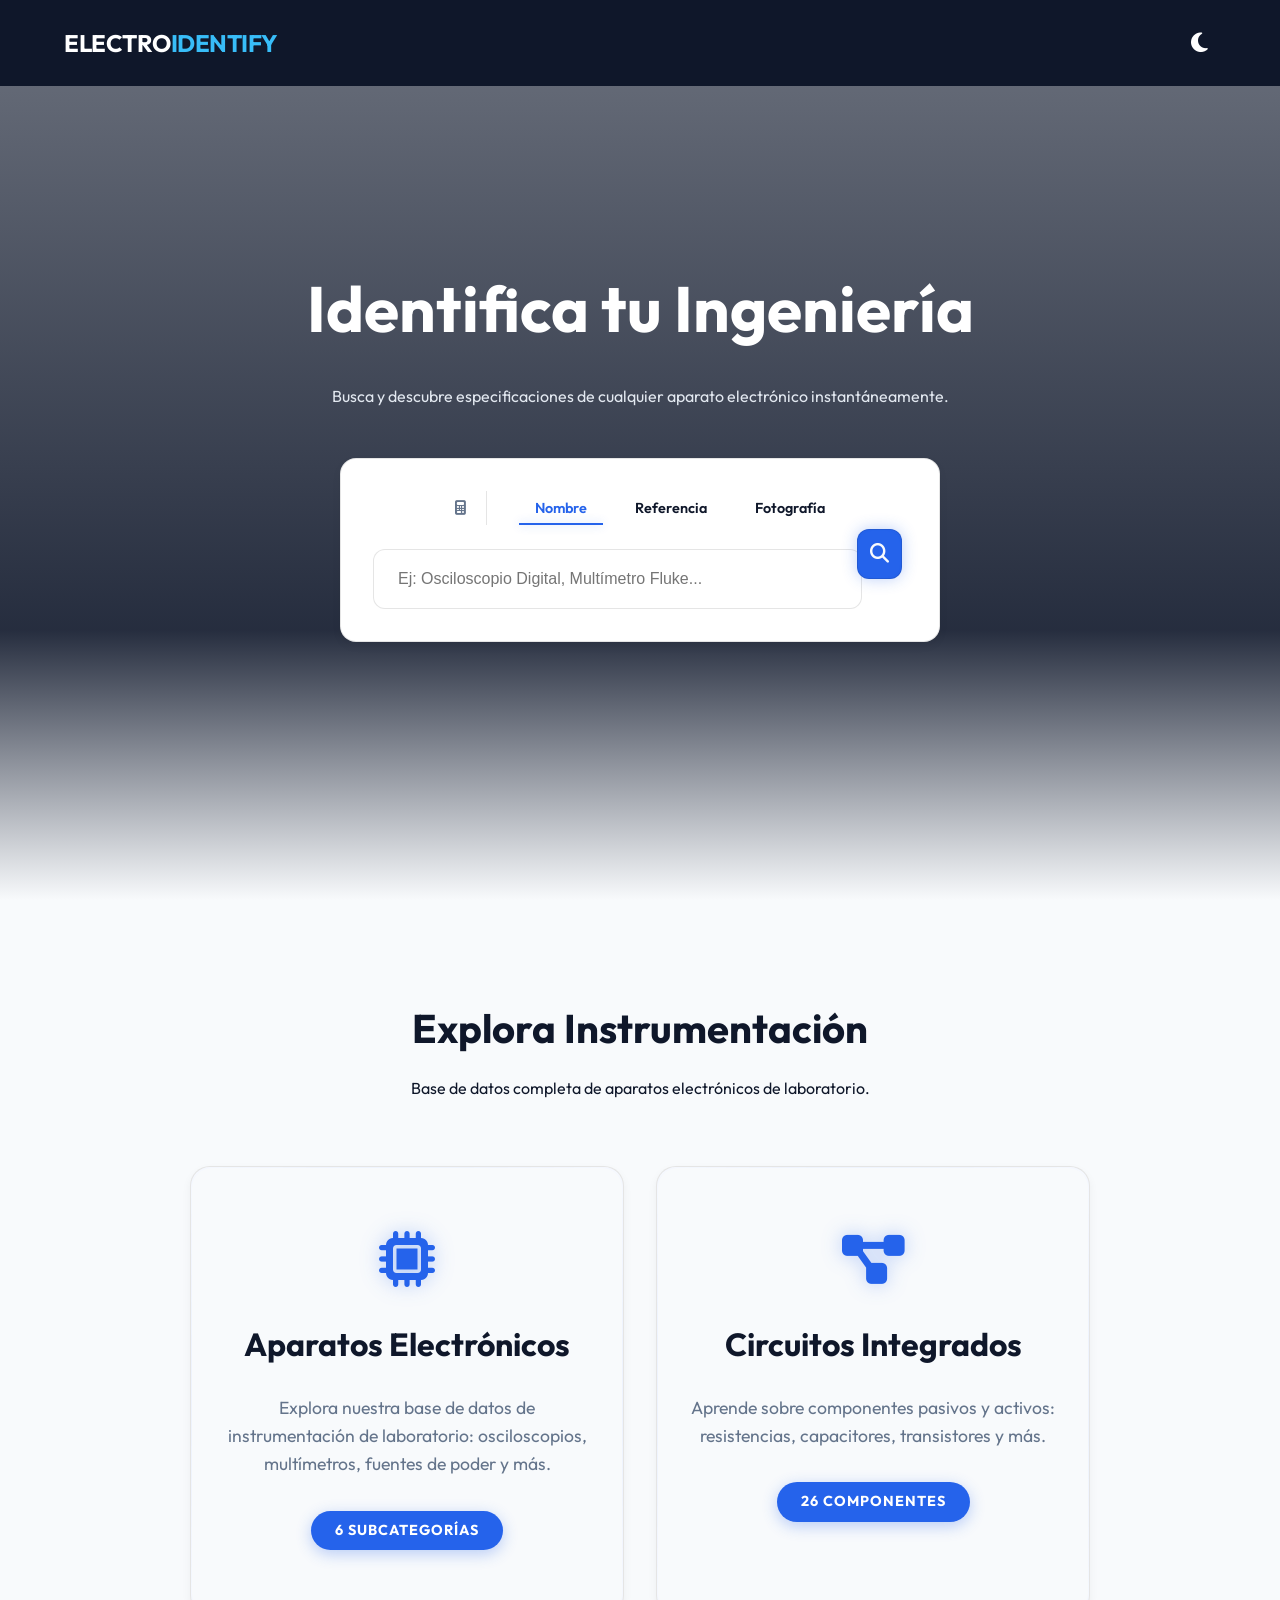
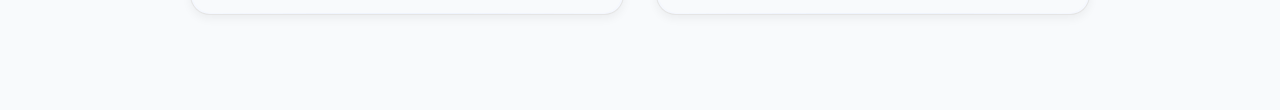
==== index.html @ 7d452703 "Add files via upload" ====
<!DOCTYPE html>
<html lang="es">

<head>
    <meta charset="UTF-8">
    <meta name="viewport" content="width=device-width, initial-scale=1.0">
    <meta http-equiv="Cache-Control" content="no-cache, no-store, must-revalidate">
    <meta http-equiv="Pragma" content="no-cache">
    <meta http-equiv="Expires" content="0">
    <title>ElectroIdentify | Búsqueda de Aparatos Electrónicos</title>
    <link rel="stylesheet" href="index.css?v=3.0.0">
    <link rel="stylesheet" href="https://cdnjs.cloudflare.com/ajax/libs/font-awesome/6.4.0/css/all.min.css">
    <script src="https://cdn.jsdelivr.net/npm/tesseract.js@5/dist/tesseract.min.js"></script>
    <!-- Librerías de IA para visión computacional -->
    <script src="https://cdn.jsdelivr.net/npm/@tensorflow/tfjs"></script>
    <script src="https://cdn.jsdelivr.net/npm/@tensorflow-models/mobilenet"></script>
</head>

<body>
    <div id="landing-page">
        <header id="header">
            <div class="logo">ELECTRO<span>IDENTIFY</span></div>
            <nav>
                <button id="theme-toggle" class="theme-toggle" aria-label="Cambiar tema">
                    <i class="fas fa-moon"></i>
                </button>
            </nav>
        </header>

        <main>
            <section class="hero">
                <div class="hero-bg">
                    <img src="https://images.unsplash.com/photo-1518770660439-4636190af475?q=80&w=2670&auto=format&fit=crop"
                        alt="Laboratorio de Electrónica">
                </div>
                <div class="hero-content">
                    <h1 class="animate" style="animation-delay: 0.2s">Identifica tu Ingeniería</h1>
                    <p class="hero-subtitle animate" style="animation-delay: 0.4s">
                        Busca y descubre especificaciones de cualquier aparato electrónico instantáneamente.
                    </p>

                    <div class="search-container glass animate" style="animation-delay: 0.6s">
                        <div class="search-tabs">
                            <button class="tab-btn calc-tab-trigger" id="nav-calculators"
                                data-tooltip="Calculadoras de ingeniería: Ley de Ohm y Código de Colores">
                                <i class="fas fa-calculator"></i>
                            </button>
                            <button class="tab-btn active" data-tab="name">Nombre</button>
                            <button class="tab-btn" data-tab="ref">Referencia</button>
                            <button class="tab-btn" data-tab="photo">Fotografía</button>
                        </div>

                        <div class="search-input-wrapper" id="search-by-text">
                            <input type="text" placeholder="Ej: Osciloscopio Digital, Multímetro Fluke..."
                                id="main-search">
                            <button class="search-btn neon-border fast" id="search-trigger">
                                <i class="fas fa-search"></i>
                            </button>
                        </div>

                        <div class="photo-input-wrapper" id="search-by-photo" style="display: none;">
                            <div class="mobile-camera-ui" id="mobile-camera-section" style="display: none;">
                                <div class="camera-visor glass neon-border">
                                    <video id="video-feed" autoplay playsinline></video>
                                    <div class="scan-line"></div>
                                    <div id="camera-status-overlay" class="camera-overlay hidden">
                                        <div class="loader"></div>
                                        <p id="camera-status-text">Analizando...</p>
                                    </div>
                                    <div class="visor-corners"></div>
                                </div>
                                <div class="camera-controls">
                                    <button class="btn-details fast" id="start-camera">
                                        <i class="fas fa-video"></i> Abrir Cámara
                                    </button>
                                    <button class="search-btn neon-border" id="capture-photo" style="display: none;">
                                        <i class="fas fa-camera"></i>
                                    </button>
                                </div>
                                <p class="photo-alt-text">O también puedes:</p>
                            </div>

                            <label for="photo-upload" class="photo-input-label">
                                <i class="fas fa-upload fa-2x"></i>
                                <span>Subir una imagen guardada</span>
                                <input type="file" id="photo-upload" hidden accept="image/*">
                            </label>

                            <canvas id="capture-canvas" style="display: none;"></canvas>
                        </div>
                    </div>

                    <div id="search-ui-results" class="search-results-overlay" style="display: none;">
                        <div id="results-grid" class="results-grid">
                            <!-- Dynamic results will appear here -->
                        </div>
                    </div>
                </div>
            </section>

            <section class="container">
                <div class="section-title">
                    <h2>Explora Instrumentación</h2>
                    <p>Base de datos completa de aparatos electrónicos de laboratorio.</p>
                </div>

                <div class="equipment-grid main-categories">
                    <div class="equipment-card glass neon-border main-category-card"
                        data-main-category="Aparatos Electrónicos">
                        <i class="fas fa-microchip"></i>
                        <h3>Aparatos Electrónicos</h3>
                        <p>Explora nuestra base de datos de instrumentación de laboratorio: osciloscopios,
                            multímetros,
                            fuentes de poder y más.</p>
                        <span class="subcategory-count">6 subcategorías</span>
                    </div>
                    <div class="equipment-card glass neon-border main-category-card"
                        data-main-category="Circuitos Integrados">
                        <i class="fas fa-project-diagram"></i>
                        <h3>Circuitos Integrados</h3>
                        <p>Aprende sobre componentes pasivos y activos: resistencias, capacitores, transistores y
                            más.
                        </p>
                        <span class="subcategory-count">26 componentes</span>
                    </div>
                </div>
            </section>
        </main>
    </div>

    <!-- Subcategory Page -->
    <div id="subcategory-page" class="hidden-page">
        <div class="catalog-bg"></div>
        <div class="catalog-overlay"></div>
        <div class="container catalog-container">
            <button id="back-to-home-from-sub" class="btn-back neon-border slow">
                <i class="fas fa-arrow-left"></i> Volver al Inicio
            </button>
            <div class="catalog-header">
                <h1 id="subcategory-title">Categoría</h1>
                <p id="subcategory-subtitle">Selecciona una subcategoría para explorar.</p>
            </div>
            <div class="equipment-grid" id="subcategory-grid">
                <!-- Dynamic subcategories will be injected here -->
            </div>
        </div>
    </div>

    <!-- Catalog Page (Initially Hidden) -->
    <div id="catalog-page" class="hidden-page">
        <div class="catalog-bg"></div>
        <div class="catalog-overlay"></div>
        <div class="container catalog-container">
            <button id="back-to-home" class="btn-back neon-border slow">
                <i class="fas fa-arrow-left"></i> Volver al Inicio
            </button>
            <div class="catalog-header">
                <h1 id="catalog-title">Catálogo de Equipos</h1>
                <p id="catalog-subtitle">Explora nuestra base de datos detallada.</p>
            </div>
            <div id="catalog-grid" class="results-grid">
                <!-- Category specific results will be injected here -->
            </div>
        </div>
    </div>

    <!-- Calculators Page -->
    <div id="calculators-page" class="hidden-page">
        <div class="catalog-bg"></div>
        <div class="catalog-overlay"></div>
        <div class="container">
            <button id="back-to-home-from-calc" class="btn-back neon-border slow">
                <i class="fas fa-arrow-left"></i> Volver al Inicio
            </button>
            <div class="catalog-header">
                <h1>Calculadoras de Ingeniería</h1>
                <p>Herramientas de precisión para tus proyectos de electrónica.</p>
            </div>

            <div class="calculators-grid">
                <!-- Ohm's Law Calculator -->
                <div class="calc-card glass neon-border">
                    <h3><i class="fas fa-bolt"></i> Ley de Ohm</h3>
                    <p class="calc-desc">Calcula Voltaje, Corriente o Resistencia instantáneamente.</p>
                    <div class="calc-inputs">
                        <div class="input-group">
                            <label>Voltaje (V)</label>
                            <input type="number" id="ohm-v" placeholder="Voltios">
                        </div>
                        <div class="input-group">
                            <label>Corriente (I)</label>
                            <input type="number" id="ohm-i" placeholder="Amperios">
                        </div>
                        <div class="input-group">
                            <label>Resistencia (R)</label>
                            <input type="number" id="ohm-r" placeholder="Ohmios">
                        </div>
                    </div>
                    <div id="ohm-result" class="calc-result">Ingresa dos valores para calcular el tercero</div>
                    <button class="btn-details" id="clear-ohm">Limpiar</button>
                </div>

                <!-- Resistor Color Code Calculator -->
                <div class="calc-card glass neon-border">
                    <h3><i class="fas fa-palette"></i> Código de Colores</h3>
                    <p class="calc-desc">Identifica el valor de las resistencias por sus bandas.</p>

                    <div class="resistor-visual">
                        <div class="resistor-body">
                            <div class="band band-1" id="b1"></div>
                            <div class="band band-2" id="b2"></div>
                            <div class="band band-3" id="b3"></div>
                            <div class="band band-4" id="b4"></div>
                        </div>
                    </div>

                    <div class="color-selectors">
                        <div class="selector-group">
                            <label>Banda 1</label>
                            <select id="band1-select"></select>
                        </div>
                        <div class="selector-group">
                            <label>Banda 2</label>
                            <select id="band2-select"></select>
                        </div>
                        <div class="selector-group">
                            <label>Multiplicador</label>
                            <select id="band3-select"></select>
                        </div>
                        <div class="selector-group">
                            <label>Tolerancia</label>
                            <select id="band4-select"></select>
                        </div>
                    </div>
                    <div id="resistor-result" class="calc-result value-display">0 Ω ± 0%</div>
                </div>
            </div>
        </div>
    </div>

    <script src="script.js?v=8.0.0"></script>
</body>

</html>
---- index.css ----
﻿@import url('https://fonts.googleapis.com/css2?family=Outfit:wght@300;400;600;700&display=swap');

:root {
    --primary-bg: #f8fafc;
    --secondary-bg: #ffffff;
    --accent: #2563eb;
    --accent-glow: rgba(37, 99, 235, 0.3);
    --text-main: #0f172a;
    --text-muted: #64748b;
    --glass: rgba(255, 255, 255, 1);
    --glass-border: rgba(0, 0, 0, 0.1);
    --header-bg: #0f172a;
    --header-text: #ffffff;
    --header-bg-scrolled: rgba(15, 23, 42, 0.95);
    --logo-accent: #38bdf8;
    --hero-h1-bg: #ffffff;
    --hero-h1-color: #ffffff;
    --hero-subtitle-color: #e2e8f0;
    --input-bg: rgba(255, 255, 255, 1);
    --card-bg: #ffffff;
    --modal-overlay: rgba(15, 23, 42, 0.8);
    --modal-bg: #ffffff;
    --image-container-bg: #f8fafc;
    --catalog-overlay-top: rgba(255, 255, 255, 0.9);
    --transition: all 0.3s cubic-bezier(0.4, 0, 0.2, 1);
}

[data-theme="dark"] {
    --primary-bg: #0a0b10;
    --secondary-bg: #161821;
    --accent: #00f2ff;
    --accent-glow: rgba(0, 242, 255, 0.3);
    --text-main: #e0e0e0;
    --text-muted: #a0a0a0;
    --glass: rgba(25, 27, 35, 0.85);
    --glass-border: rgba(255, 255, 255, 0.08);
    --header-bg: rgba(10, 11, 16, 0.8);
    --header-text: #e0e0e0;
    --header-bg-scrolled: rgba(10, 11, 16, 0.95);
    --logo-accent: #00f2ff;
    --hero-h1-bg: linear-gradient(to bottom, #fff, #888);
    --hero-h1-color: transparent;
    --hero-subtitle-color: #a0a0a0;
    --input-bg: rgba(255, 255, 255, 0.05);
    --card-bg: #12141c;
    --modal-overlay: rgba(0, 0, 0, 0.96);
    --modal-bg: #0a0b10;
    --image-container-bg: #0d0f17;
    --catalog-overlay-top: rgba(10, 11, 16, 0.8);
}





* {
    margin: 0;
    padding: 0;
    box-sizing: border-box;
}

body {
    font-family: 'Outfit', sans-serif;
    background-color: var(--primary-bg);
    color: var(--text-main);
    line-height: 1.6;
    overflow-x: hidden;
}

.glass {
    background: var(--glass);
    border: 1px solid var(--glass-border);
    border-radius: 16px;
    box-shadow: 0 4px 10px rgba(0, 0, 0, 0.05);
}

header {
    position: fixed;
    top: 0;
    width: 100%;
    z-index: 1000;
    padding: 1.5rem 5%;
    display: flex;
    justify-content: space-between;
    align-items: center;
    background: var(--header-bg);
    color: var(--header-text);
    transition: var(--transition);
}

header.scrolled {
    background: var(--header-bg-scrolled);
    backdrop-filter: blur(10px);
    padding: 1rem 5%;
    box-shadow: 0 4px 6px rgba(0, 0, 0, 0.1);
}

.logo {
    font-size: 1.5rem;
    font-weight: 700;
    letter-spacing: -0.5px;
    color: var(--header-text);
}

.logo span {
    color: var(--logo-accent);
}

.hero {
    position: relative;
    height: 100vh;
    width: 100%;
    display: flex;
    align-items: center;
    justify-content: center;
    overflow: hidden;
}

.hero-bg {
    position: absolute;
    top: 0;
    left: 0;
    width: 100%;
    height: 100%;
    z-index: -1;
}

.hero-bg img {
    width: 100%;
    height: 100%;
    object-fit: cover;
    opacity: 1;
}

.hero-bg::after {
    content: '';
    position: absolute;
    inset: 0;
    background: linear-gradient(to bottom, rgba(15, 23, 42, 0.6), rgba(15, 23, 42, 0.9) 70%, var(--primary-bg));
    z-index: 1;
}

.hero-content {
    position: relative;
    z-index: 10;
    text-align: center;
    max-width: 800px;
    padding: 0 2rem;
    z-index: 10;
}

h1 {
    font-size: 4rem;
    font-weight: 700;
    margin-bottom: 1.5rem;
    color: var(--text-main);
}

.hero-content h1 {
    background: var(--hero-h1-bg);
    color: var(--hero-h1-color);
    -webkit-background-clip: text;
    background-clip: text;
    -webkit-text-fill-color: transparent;
}

.hero-subtitle {
    color: var(--hero-subtitle-color);
    margin-bottom: 3rem;
}

.search-container {
    padding: 2rem;
    width: 100%;
    max-width: 600px;
    margin: 0 auto;
}

.search-tabs {
    display: flex;
    gap: 1rem;
    margin-bottom: 1.5rem;
    justify-content: center;
}

.tab-btn {
    background: none;
    border: none;
    color: var(--text-main);
    padding: 0.5rem 1rem;
    cursor: pointer;
    font-family: inherit;
    font-size: 0.9rem;
    font-weight: 600;
    position: relative;
    transition: var(--transition);
}

.tab-btn.active {
    color: var(--accent);
}

.tab-btn.active::after {
    content: '';
    position: absolute;
    bottom: 0;
    left: 0;
    width: 100%;
    height: 2px;
    background: var(--accent);
    box-shadow: 0 0 10px var(--accent-glow);
}

.search-input-wrapper {
    position: relative;
    display: flex;
    align-items: center;
}

.search-input-wrapper input {
    width: 100%;
    height: 60px;
    padding: 0 4.5rem 0 1.5rem;
    background: var(--input-bg);
    border: 1px solid var(--glass-border);
    border-radius: 12px;
    color: var(--text-main);
    font-size: 1rem;
    outline: none;
    transition: var(--transition);
    display: block;
}

.search-btn {
    position: absolute;
    right: 5px;
    /* Reducido para mejor integración */
    top: 50%;
    transform: translateY(-50%);
    background: var(--accent);
    border: none;
    width: 50px;
    /* Tamaño fijo para que sea cuadrado */
    height: 50px;
    /* Igual al ancho */
    border-radius: 12px;
    color: var(--primary-bg);
    cursor: pointer;
    display: flex;
    align-items: center;
    justify-content: center;
    font-size: 1.2rem;
    transition: var(--transition);
    box-shadow: 0 0 15px var(--accent-glow);
    z-index: 5;
}

.search-btn::after {
    background: var(--accent) !important;
    /* Mantener color de fondo del botón */
}

.search-btn:hover {
    transform: translateY(-50%) scale(1.1);
    filter: brightness(1.2);
}

.search-input-wrapper input:focus {
    border-color: var(--accent);
    box-shadow: 0 0 15px var(--accent-glow);
}

.photo-input-label {
    display: none;
    flex-direction: column;
    align-items: center;
    gap: 1rem;
    padding: 2rem;
    border: 2px dashed var(--glass-border);
    border-radius: 12px;
    cursor: pointer;
    transition: var(--transition);
}

.photo-input-label:hover {
    border-color: var(--accent);
    background: rgba(0, 242, 255, 0.05);
}

.section-title {
    text-align: center;
    margin-bottom: 4rem;
}

.section-title h2 {
    font-size: 2.5rem;
    margin-bottom: 1rem;
}

.container {
    max-width: 1200px;
    margin: 0 auto;
    padding: 6rem 5%;
}

/* --- Sistema de Borde Neón Consolidado --- */
.neon-border {
    position: relative;
    border: 1px solid var(--glass-border);
    transition: transform 0.2s cubic-bezier(0.1, 0.9, 0.2, 1);
    overflow: hidden;
    z-index: 1;
    contain: paint layout;
    /* Aislamiento total de renderizado */
}

.neon-border::before {
    content: '';
    position: absolute;
    width: 200%;
    height: 200%;
    top: -50%;
    left: -50%;
    background: radial-gradient(circle, var(--accent) 0%, transparent 70%);
    opacity: 0.15;
    /* Resplandor estático muy ligero */
    z-index: -2;
    pointer-events: none;
    will-change: transform;
}

/* Animación simplificada solo para elementos con clase .fast o .slow */
.neon-border.fast::before,
.neon-border.slow::before {
    animation: simple-pulse 3s infinite alternate ease-in-out;
}

@keyframes simple-pulse {
    0% {
        transform: scale(0.8);
        opacity: 0.1;
    }

    100% {
        transform: scale(1.1);
        opacity: 0.25;
    }
}

.neon-border::after {
    content: '';
    position: absolute;
    inset: 1px;
    background: var(--primary-bg);
    z-index: -1;
    border-radius: inherit;
    /* Sigue el border-radius del padre */
}

/* Modificadores de velocidad para variedad visual */
.neon-border.fast::before {
    animation-duration: 2s;
}

.neon-border.slow::before {
    animation-duration: 6s;
}

/* --- Refactorización de Componentes --- */

.equipment-card,
.result-card {
    padding: 2.5rem;
    background: var(--card-bg);
    border: 1px solid var(--glass-border);
    border-radius: 20px;
    box-shadow: 0 4px 10px rgba(0, 0, 0, 0.05);
}

.equipment-card:hover,
.result-card:hover {
    transform: translateY(-8px);
    box-shadow: 0 10px 30px rgba(37, 99, 235, 0.15);
}

.equipment-card i {
    font-size: 2rem;
    color: var(--accent);
    margin-bottom: 1.5rem;
    display: block;
}

.equipment-card h3 {
    margin-bottom: 1rem;
    font-size: 1.25rem;
}

.equipment-card p {
    color: var(--text-muted);
    font-size: 0.95rem;
}

.search-results-overlay {
    margin-top: 2rem;
    width: 100%;
    max-width: 800px;
    margin-left: auto;
    margin-right: auto;
    max-height: 400px;
    overflow-y: auto;
    padding: 1rem;
    border-radius: 20px;
    background: var(--card-bg);
    border: 1px solid var(--glass-border);
    animation: fadeInUp 0.3s ease-out;
    /* Animación más corta */
}

.results-grid {
    display: grid;
    grid-template-columns: repeat(auto-fit, minmax(340px, 1fr));
    gap: 2.5rem;
    padding: 1rem 0;
}

/* Removed redundant styles in favor of the new neon-card system */

.result-info {
    flex: 1;
}

.result-info .category-badge {
    display: inline-block;
    font-size: 0.65rem;
    text-transform: uppercase;
    color: var(--accent);
    letter-spacing: 2px;
    font-weight: 800;
    margin-bottom: 0.75rem;
    padding: 4px 10px;
    background: rgba(0, 242, 255, 0.1);
    border-radius: 4px;
}

.result-info h4 {
    font-size: 1.5rem;
    margin: 0.5rem 0;
    color: var(--text-main);
    font-weight: 700;
    line-height: 1.2;
}

.result-info .ref-tag {
    font-size: 0.9rem;
    color: var(--text-muted);
    font-family: 'Courier New', Courier, monospace;
    display: block;
    margin-bottom: 1rem;
}

.result-info .desc-preview {
    font-size: 0.95rem;
    line-height: 1.6;
    color: var(--text-muted);
    margin-bottom: 1.5rem;
    display: -webkit-box;
    -webkit-line-clamp: 3;
    -webkit-box-orient: vertical;
    line-clamp: 3;
    overflow: hidden;
}

.card-footer {
    display: flex;
    justify-content: space-between;
    align-items: center;
    border-top: 1px solid var(--glass-border);
    padding-top: 1.5rem;
    margin-top: auto;
}

.btn-details {
    background: linear-gradient(135deg, var(--accent) 0%, #00a8ff 100%);
    border: none;
    color: var(--primary-bg);
    padding: 0.8rem 1.8rem;
    border-radius: 10px;
    font-size: 0.9rem;
    font-weight: 700;
    cursor: pointer;
    transition: var(--transition);
    box-shadow: 0 4px 15px rgba(0, 242, 255, 0.2);
    text-transform: uppercase;
    letter-spacing: 0.5px;
}

.btn-details:hover {
    transform: scale(1.05);
    box-shadow: 0 6px 20px var(--accent-glow);
}

.no-results {
    color: var(--text-muted);
    padding: 3rem;
    font-size: 1.1rem;
    text-align: center;
    grid-column: 1 / -1;
}

.search-results-overlay::-webkit-scrollbar {
    width: 6px;
}

.search-results-overlay::-webkit-scrollbar-thumb {
    background: var(--glass-border);
    border-radius: 10px;
}

.modal-overlay {
    position: fixed;
    top: 0;
    left: 0;
    width: 100%;
    height: 100%;
    background: var(--modal-overlay);
    backdrop-filter: blur(5px);
    display: flex;
    align-items: center;
    justify-content: center;
    z-index: 2000;
    opacity: 0;
    visibility: hidden;
    transition: var(--transition);
}

.modal-overlay.active {
    opacity: 1;
    visibility: visible;
}

.modal-content {
    width: 95%;
    max-width: 900px;
    max-height: 90vh;
    padding: 2.5rem;
    overflow-y: auto;
    position: relative;
    transform: translateY(20px);
    transition: transform 0.3s ease-out;
    border-radius: 30px;
    background: var(--modal-bg);
}

.modal-overlay.active .modal-content {
    width: 95%;
    max-width: 900px;
    max-height: 90vh;
    padding: 2.5rem;
    overflow-y: auto;
    position: relative;
    transform: translateY(20px);
    transition: transform 0.3s ease-out;
    border-radius: 30px;
    background: var(--modal-bg);
    border: 1px solid var(--glass-border);
    border-radius: 20px;
    box-shadow: 0 4px 10px rgba(0, 0, 0, 0.05);
}

.main-category-card i {
    font-size: 3.5rem;
    margin-bottom: 2rem;
    filter: drop-shadow(0 0 10px var(--accent-glow));
}

.main-category-card h3 {
    font-size: 2rem;
    margin-bottom: 1.5rem;
    color: var(--text-main);
}

.main-category-card p {
    font-size: 1.1rem;
    margin-bottom: 2rem;
}

.subcategory-count {
    background: var(--accent);
    color: var(--primary-bg);
    padding: 0.5rem 1.5rem;
    border-radius: 50px;
    font-weight: 700;
    font-size: 0.9rem;
    letter-spacing: 1px;
    text-transform: uppercase;
    box-shadow: 0 4px 15px var(--accent-glow);
}

.spec-link {
    color: var(--accent);
    text-decoration: none;
    font-weight: 700;
    display: inline-flex;
    align-items: center;
    gap: 0.5rem;
    transition: all 0.3s ease;
}

.spec-link:hover {
    text-shadow: 0 0 10px var(--accent-glow);
    transform: translateX(5px);
}

/* =============================================
   IMÁGENES DE DATASHEET EN SPECS DEL MODAL
   ============================================= */
.spec-item-full {
    grid-column: 1 / -1;
    border-bottom: 1px solid rgba(0, 242, 255, 0.1);
}

.spec-img-container {
    margin-top: 0.5rem;
    border-radius: 12px;
    overflow: hidden;
    border: 1px solid var(--glass-border);
    background: var(--image-container-bg);
    display: flex;
    align-items: center;
    justify-content: center;
    padding: 0.5rem;
    box-shadow: 0 0 20px rgba(0, 242, 255, 0.08);
}

.spec-datasheet-img {
    width: 100%;
    max-width: 380px;
    height: auto;
    max-height: 240px;
    object-fit: contain;
    border-radius: 8px;
    filter: brightness(1.05) contrast(1.05);
    transition: transform 0.3s ease;
    display: block;
}

.spec-datasheet-img:hover {
    transform: scale(1.04);
}

/* Estilos para el botón de cambio de tema */
.theme-toggle {
    background: transparent;
    border: none;
    color: var(--header-text);
    font-size: 1.4rem;
    cursor: pointer;
    transition: var(--transition);
    padding: 0.5rem;
    display: flex;
    align-items: center;
    justify-content: center;
    border-radius: 50%;
}

.theme-toggle:hover {
    color: var(--accent);
    transform: rotate(15deg) scale(1.1);
}

\n #landing-page,
#catalog-page {
    transition: opacity 0.5s ease;
}

.hidden-page {
    display: none;
    opacity: 0;
}

.btn-back {
    background: var(--primary-bg);
    color: var(--text-muted);
    padding: 0.8rem 1.8rem;
    border-radius: 50px;
    cursor: pointer;
    display: inline-flex;
    align-items: center;
    gap: 0.8rem;
    margin-bottom: 2rem;
    font-family: inherit;
    font-weight: 600;
}

.btn-back:hover {
    color: var(--accent);
    border-color: transparent;
    transform: translateX(-5px);
    box-shadow: 0 0 20px var(--accent-glow);
}

.catalog-header {
    text-align: center;
    margin-bottom: 4rem;
}

@keyframes fadeInUp {
    from {
        opacity: 0;
        transform: translateY(20px);
    }

    to {
        opacity: 1;
        transform: translateY(0);
    }
}

.animate {
    animation: fadeInUp 0.8s ease forwards;
}

@media (max-width: 768px) {
    h1 {
        font-size: 2.5rem;
    }

    .modal-body {
        grid-template-columns: 1fr;
        gap: 2rem;
    }

    .hero-subtitle {
        font-size: 1.1rem;
    }

    .container {
        padding: 4rem 1.5rem;
    }

    .equipment-grid {
        grid-template-columns: 1fr;
    }

    .modal-content {
        padding: 2rem 1.5rem;
    }
}

/* =============================================
   CORRECCIONES RESPONSIVAS AVANZADAS PARA MOVIL
   ============================================= */
@media (max-width: 768px) {
    .modal-overlay {
        align-items: flex-start;
        padding: 0.75rem;
    }

    .modal-content {
        padding: 1.5rem;
        max-height: 92vh;
        border-radius: 20px;
        margin: auto;
    }

    .modal-body {
        gap: 1.5rem;
    }

    .specs-section h2 {
        font-size: 1.4rem;
        margin-bottom: 1rem;
    }

    .usage-list {
        margin-top: 0.8rem;
    }

    .usage-list li {
        font-size: 0.9rem;
        margin-bottom: 0.6rem;
    }

    .btn-video {
        padding: 0.7rem 1.2rem;
        font-size: 0.9rem;
        margin-top: 1rem;
    }

    .close-modal {
        top: 0.8rem;
        right: 0.8rem;
        font-size: 2rem;
    }
}

/* =============================================
   IMAGEN DE EQUIPO EN MODAL
   ============================================= */
.equipment-image-container {
    margin-top: 1.2rem;
    border-radius: 14px;
    overflow: hidden;
    border: 1px solid var(--glass-border);
    background: var(--image-container-bg);
    display: flex;
    align-items: center;
    justify-content: center;
}

.equipment-image {
    width: 100%;
    height: 230px;
    object-fit: contain;
    display: block;
    padding: 0.5rem;
    filter: drop-shadow(0 0 12px var(--accent-glow));
    transition: transform 0.3s ease;
}

.equipment-image:hover {
    transform: scale(1.03);
}

/* --- Estilos para la Nueva Navegación de Categorías --- */

.main-categories {
    display: grid;
    grid-template-columns: repeat(auto-fit, minmax(300px, 1fr));
    gap: 3rem;
    max-width: 900px;
    margin: 0 auto;
}

.main-category-card {
    display: flex;
    flex-direction: column;
    align-items: center;
    text-align: center;
    padding: 4rem 2rem;
    background: var(--card-bg);
    border: 1px solid var(--glass-border);
    border-radius: 20px;
    box-shadow: 0 4px 10px rgba(0, 0, 0, 0.05);
}

.main-category-card i {
    font-size: 3.5rem;
    margin-bottom: 2rem;
    color: var(--accent);
    filter: drop-shadow(0 0 10px var(--accent-glow));
}

.main-category-card h3 {
    font-size: 2rem;
    margin-bottom: 1.5rem;
    color: var(--text-main);
}

.main-category-card p {
    font-size: 1.1rem;
    margin-bottom: 2rem;
    color: var(--text-muted);
}

.subcategory-count {
    background: var(--accent);
    color: #ffffff;
    padding: 0.5rem 1.5rem;
    border-radius: 50px;
    font-weight: 700;
    font-size: 0.9rem;
    letter-spacing: 1px;
    text-transform: uppercase;
    box-shadow: 0 4px 15px var(--accent-glow);
}

.spec-link {
    color: var(--accent);
    text-decoration: none;
    font-weight: 700;
    display: inline-flex;
    align-items: center;
    gap: 0.5rem;
    transition: all 0.3s ease;
}

.spec-link:hover {
    text-shadow: 0 0 10px var(--accent-glow);
    transform: translateX(5px);
}

.spec-item-full {
    grid-column: 1 / -1;
    border-bottom: 1px solid var(--glass-border);
}

.equipment-grid {
    display: grid;
    grid-template-columns: repeat(auto-fit, minmax(300px, 1fr));
    gap: 2rem;
}

/* =============================================
   ESTILOS PARA CALCULADORAS
   ============================================= */
.calculators-grid {
    display: grid;
    grid-template-columns: repeat(auto-fit, minmax(400px, 1fr));
    gap: 2.5rem;
    margin-top: 3rem;
}

@media (max-width: 480px) {
    .calculators-grid {
        grid-template-columns: 1fr;
    }
}

.calc-card {
    padding: 2.5rem;
    background: var(--card-bg);
    border-radius: 24px;
    display: flex;
    flex-direction: column;
    gap: 1.5rem;
}

.calc-card h3 {
    font-size: 1.8rem;
    display: flex;
    align-items: center;
    gap: 1rem;
    color: var(--accent);
}

.calc-desc {
    color: var(--text-muted);
    font-size: 1rem;
}

.calc-inputs {
    display: flex;
    flex-direction: column;
    gap: 1.2rem;
}

.input-group {
    display: flex;
    flex-direction: column;
    gap: 0.5rem;
}

.input-group label {
    font-weight: 600;
    font-size: 0.9rem;
    color: var(--text-main);
}

.input-group input,
.selector-group select {
    width: 100%;
    padding: 1rem;
    border-radius: 12px;
    border: 1px solid var(--glass-border);
    background: var(--image-container-bg);
    color: var(--text-main);
    font-family: inherit;
    font-size: 1rem;
    transition: var(--transition);
}

.input-group input:focus,
.selector-group select:focus {
    outline: none;
    border-color: var(--accent);
    box-shadow: 0 0 10px var(--accent-glow);
}

.calc-result {
    margin-top: 1rem;
    padding: 1.5rem;
    background: var(--accent-glow);
    border-radius: 14px;
    text-align: center;
    font-weight: 700;
    color: var(--accent);
    font-size: 1.1rem;
    border: 1px dashed var(--accent);
}

.value-display {
    font-size: 1.8rem;
    letter-spacing: 1px;
}

/* Gráfico de Resistencia */
.resistor-visual {
    height: 120px;
    display: flex;
    align-items: center;
    justify-content: center;
    background: var(--image-container-bg);
    border-radius: 14px;
    margin: 1rem 0;
    position: relative;
}

.resistor-visual::before {
    content: '';
    position: absolute;
    width: 80%;
    height: 6px;
    background: #888;
    z-index: 1;
}

.resistor-body {
    width: 160px;
    height: 50px;
    background: #d1b48c;
    /* Color beige típico de resistencia */
    border-radius: 25px;
    position: relative;
    z-index: 2;
    display: flex;
    justify-content: space-between;
    padding: 0 20px;
    align-items: center;
    box-shadow: inset 0 0 10px rgba(0, 0, 0, 0.2);
}

[data-theme="dark"] .resistor-body {
    background: #b59a75;
}

.band {
    width: 12px;
    height: 100%;
    transition: background 0.3s ease;
}

.band-1 {
    border-radius: 5px 0 0 5px;
}

.band-4 {
    border-radius: 0 5px 5px 0;
}

.color-selectors {
    display: grid;
    grid-template-columns: 1fr 1fr;
    gap: 1rem;
}

.selector-group {
    display: flex;
    flex-direction: column;
    gap: 0.4rem;
}

.selector-group label {
    font-size: 0.85rem;
    font-weight: 600;
    color: var(--text-muted);
}

/* Estilo especial para el disparador de calculadoras en las pestañas */
.calc-tab-trigger {
    margin-right: 1.5rem;
    position: relative;
    color: var(--text-muted);
}

.calc-tab-trigger::after {
    content: '';
    position: absolute;
    right: -0.8rem;
    top: 25%;
    height: 50%;
    width: 1px;
    background: var(--glass-border);
}

.calc-tab-trigger:hover {
    color: var(--accent);
    transform: scale(1.1);
}

/* Tooltip avanzado */
.calc-tab-trigger[data-tooltip]::before {
    content: attr(data-tooltip);
    position: absolute;
    bottom: 140%;
    left: 50%;
    transform: translateX(-50%) translateY(10px);
    background: var(--header-bg);
    color: var(--header-text);
    padding: 0.8rem 1.2rem;
    border-radius: 12px;
    font-size: 0.85rem;
    font-weight: 500;
    white-space: nowrap;
    opacity: 0;
    visibility: hidden;
    transition: all 0.3s cubic-bezier(0.4, 0, 0.2, 1);
    box-shadow: 0 10px 30px rgba(0, 0, 0, 0.5);
    border: 1px solid var(--glass-border);
    z-index: 1000;
    pointer-events: none;
}

/* Flecha del tooltip */
.calc-tab-trigger[data-tooltip]::after {
    content: '';
    position: absolute;
    bottom: 125%;
    left: 50%;
    transform: translateX(-50%) translateY(10px);
    border-left: 8px solid transparent;
    border-right: 8px solid transparent;
    border-top: 8px solid var(--header-bg);
    opacity: 0;
    visibility: hidden;
    transition: all 0.3s cubic-bezier(0.4, 0, 0.2, 1);
    z-index: 1000;
    pointer-events: none;
}

/* Separador visual (usando un div o ajustando el enfoque) */
/* Para no romper el 'after' del tooltip, usaremos un borde en el botón o un elemento diferente si fuera necesario, 
   pero aquí re-usaremos el after solo cuando NO hay hover para el separador, o mejor, simplemente un borde derecho. */
.calc-tab-trigger {
    border-right: 1px solid var(--glass-border);
    padding-right: 1.2rem;
    margin-right: 1rem;
}

.calc-tab-trigger:hover::before,
.calc-tab-trigger:hover::after {
    opacity: 1;
    visibility: visible;
    transform: translateX(-50%) translateY(0);
}

/* --- Reconocimiento por Cámara Móvil --- */
.mobile-camera-ui {
    width: 100%;
    display: flex;
    flex-direction: column;
    align-items: center;
    gap: 1.5rem;
    margin-bottom: 2rem;
}

.camera-visor {
    width: 280px;
    height: 280px;
    position: relative;
    overflow: hidden;
    border-radius: 50%;
    /* Visor circular profesional */
    background: #000;
    display: flex;
    align-items: center;
    justify-content: center;
    box-shadow: 0 0 30px rgba(0, 255, 243, 0.2);
}

#video-feed {
    width: 100%;
    height: 100%;
    object-fit: cover;
}

.scan-line {
    position: absolute;
    top: 0;
    left: 0;
    width: 100%;
    height: 2px;
    background: var(--accent);
    box-shadow: 0 0 15px var(--accent);
    z-index: 10;
    animation: scan 3s linear infinite;
    display: none;
    /* Se activa al abrir cámara */
}

@keyframes scan {
    0% {
        top: 0;
        opacity: 0;
    }

    10% {
        opacity: 1;
    }

    90% {
        opacity: 1;
    }

    100% {
        top: 100%;
        opacity: 0;
    }
}

.camera-overlay {
    position: absolute;
    top: 0;
    left: 0;
    width: 100%;
    height: 100%;
    background: rgba(0, 0, 0, 0.7);
    backdrop-filter: blur(5px);
    display: flex;
    flex-direction: column;
    align-items: center;
    justify-content: center;
    z-index: 20;
    transition: opacity 0.3s;
}

.camera-overlay.hidden {
    opacity: 0;
    pointer-events: none;
}

.loader {
    width: 40px;
    height: 40px;
    border: 3px solid var(--glass-border);
    border-top: 3px solid var(--accent);
    border-radius: 50%;
    animation: spin 1s linear infinite;
    margin-bottom: 1rem;
}

@keyframes spin {
    0% {
        transform: rotate(0deg);
    }

    100% {
        transform: rotate(360deg);
    }
}

#camera-status-text {
    font-size: 0.9rem;
    color: var(--accent);
    font-weight: 500;
}

.visor-corners {
    position: absolute;
    top: 0;
    left: 0;
    width: 100%;
    height: 100%;
    border: 2px solid transparent;
    pointer-events: none;
    z-index: 5;
}

.camera-controls {
    display: flex;
    gap: 1rem;
    align-items: center;
}

.photo-alt-text {
    color: var(--text-muted);
    font-size: 0.9rem;
    margin-top: 1rem;
}

#capture-photo {
    width: 70px;
    height: 70px;
    border-radius: 50%;
    font-size: 1.8rem;
    display: flex;
    align-items: center;
    justify-content: center;
    background: var(--accent);
    color: #000;
    box-shadow: 0 0 25px rgba(0, 255, 243, 0.4);
    cursor: pointer;
    transition: transform 0.2s;
}

#capture-photo:active {
    transform: scale(0.9);
}

.nav-link {
    display: none;
    /* Ya no se usa en el header */
}

@media (max-width: 600px) {
    .color-selectors {
        grid-template-columns: 1fr;
    }
}

/* --- Búsqueda Externa IA --- */
.external-search-card {
    padding: 2rem;
    text-align: center;
    max-width: 500px;
    margin: 2rem auto;
    animation: fadeIn 0.5s ease-out;
}

.ai-badge {
    background: var(--accent);
    color: #000;
    padding: 0.3rem 0.8rem;
    border-radius: 20px;
    font-size: 0.75rem;
    font-weight: 700;
    display: inline-block;
    margin-bottom: 1rem;
    text-transform: uppercase;
}

.external-links-grid {
    display: grid;
    grid-template-columns: 1fr;
    gap: 1rem;
    margin: 1.5rem 0;
}

.btn-external {
    display: flex;
    align-items: center;
    justify-content: center;
    gap: 0.8rem;
    padding: 1rem;
    border-radius: 12px;
    text-decoration: none;
    font-weight: 600;
    transition: all 0.3s;
    border: 1px solid rgba(255, 255, 255, 0.1);
}

.btn-external.yt {
    background: rgba(255, 0, 0, 0.1);
    color: #ff4d4d;
}

.btn-external.yt:hover {
    background: #ff0000;
    color: #fff;
    box-shadow: 0 0 20px rgba(255, 0, 0, 0.4);
}

.btn-external.google {
    background: rgba(66, 133, 244, 0.1);
    color: #4285f4;
}

.btn-external.google:hover {
    background: #4285f4;
    color: #fff;
    box-shadow: 0 0 20px rgba(66, 133, 244, 0.4);
}
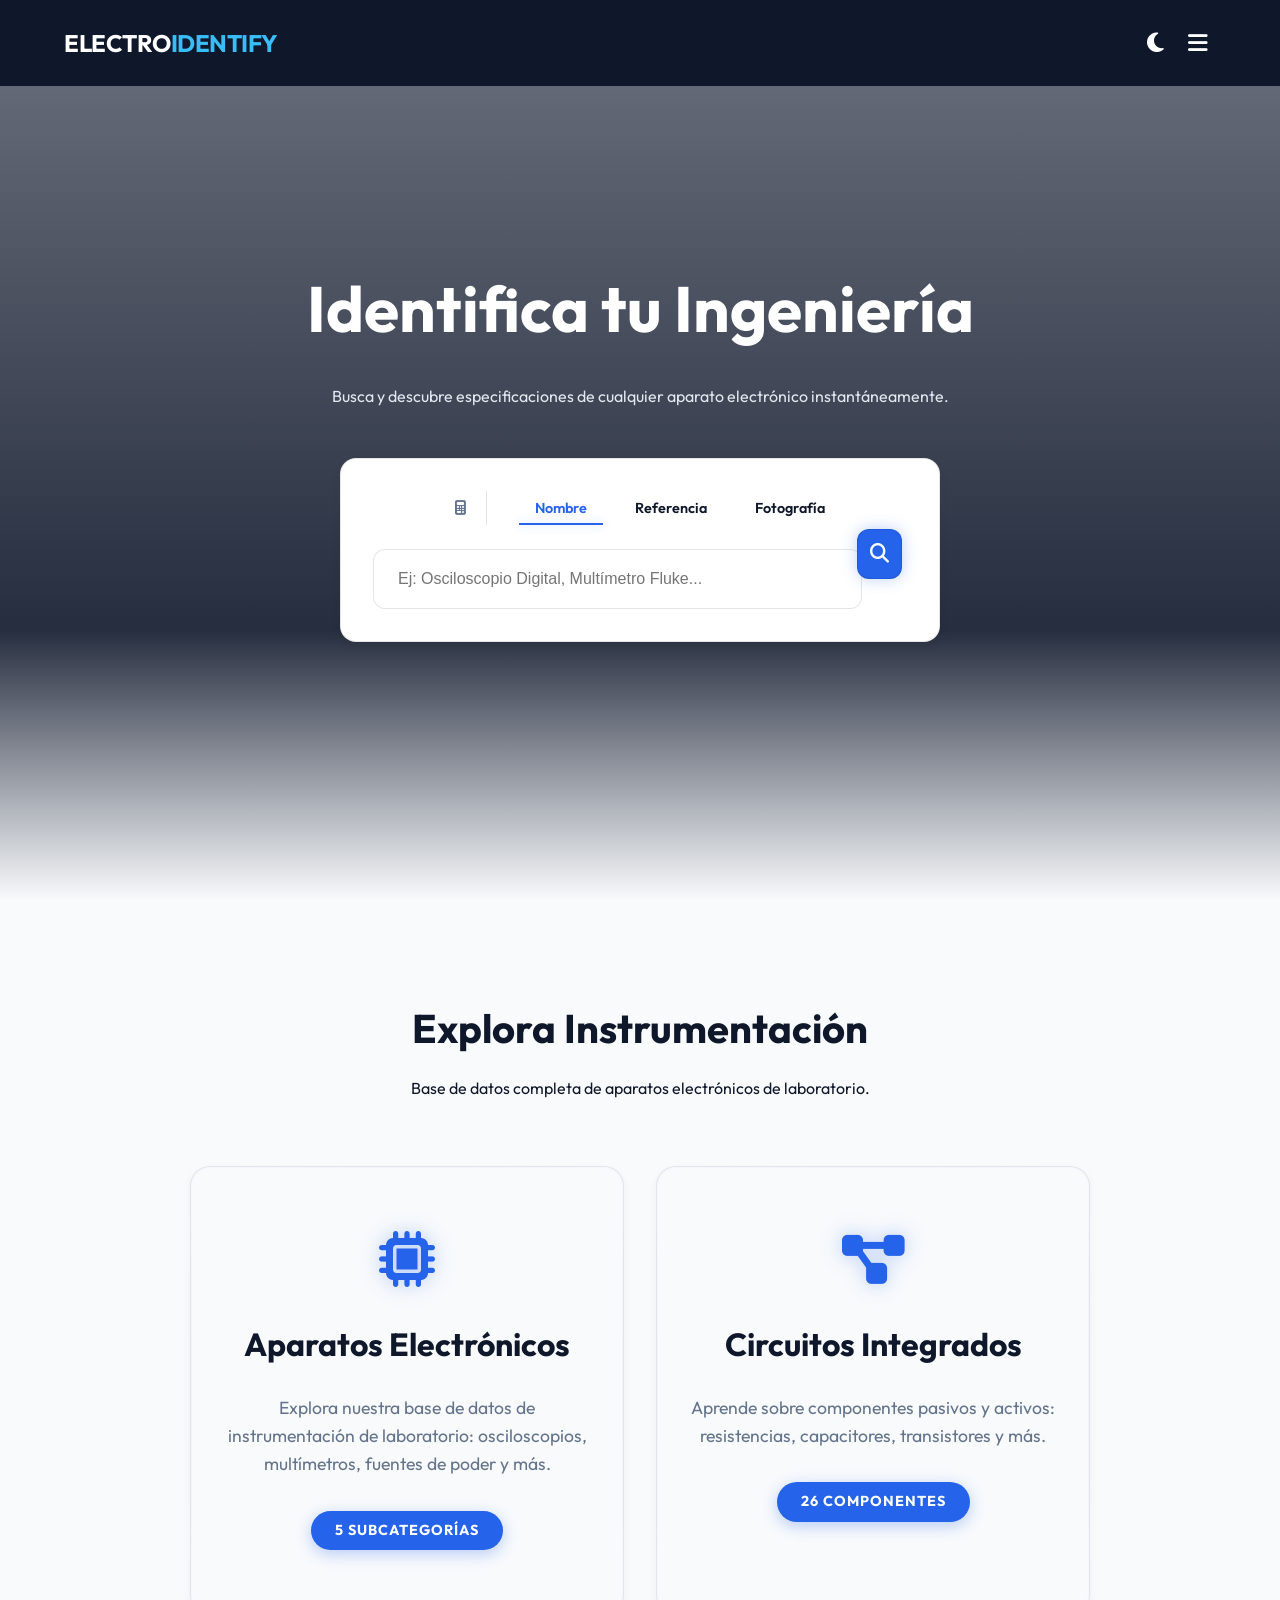
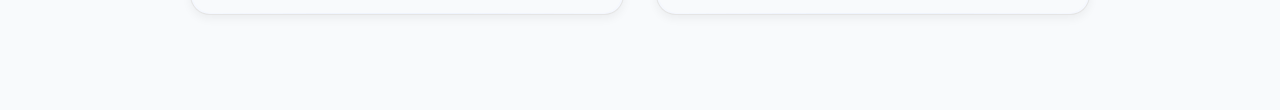
==== commit 502a198c: "Add files via upload" ====
--- a/index.html
+++ b/index.html
@@ -17,16 +17,29 @@
 </head>
 
 <body>
+    <header id="header">
+        <a href="#" class="logo" style="text-decoration: none;" onclick="window.location.hash='';">ELECTRO<span>IDENTIFY</span></a>
+        <nav style="display: flex; align-items: center; gap: 0.5rem;">
+            <button id="theme-toggle" class="theme-toggle" aria-label="Cambiar tema">
+                <i class="fas fa-moon"></i>
+            </button>
+            <button id="menu-toggle" class="theme-toggle" aria-label="Menú principal">
+                <i class="fas fa-bars"></i>
+            </button>
+        </nav>
+        
+        <!-- Dropdown Menu -->
+        <div id="dropdown-menu" class="dropdown-menu hidden-dropdown">
+            <a href="#convertidor" class="dropdown-item" id="link-converter">
+                <i class="fas fa-exchange-alt"></i> Convertidor de Unidades
+            </a>
+            <a href="#calculadora" class="dropdown-item">
+                <i class="fas fa-calculator"></i> Calculadoras
+            </a>
+        </div>
+    </header>
+
     <div id="landing-page">
-        <header id="header">
-            <div class="logo">ELECTRO<span>IDENTIFY</span></div>
-            <nav>
-                <button id="theme-toggle" class="theme-toggle" aria-label="Cambiar tema">
-                    <i class="fas fa-moon"></i>
-                </button>
-            </nav>
-        </header>
-
         <main>
             <section class="hero">
                 <div class="hero-bg">
@@ -112,7 +125,7 @@
                         <p>Explora nuestra base de datos de instrumentación de laboratorio: osciloscopios,
                             multímetros,
                             fuentes de poder y más.</p>
-                        <span class="subcategory-count">6 subcategorías</span>
+                        <span class="subcategory-count">5 subcategorías</span>
                     </div>
                     <div class="equipment-card glass neon-border main-category-card"
                         data-main-category="Circuitos Integrados">
@@ -152,7 +165,10 @@
         <div class="catalog-overlay"></div>
         <div class="container catalog-container">
             <button id="back-to-home" class="btn-back neon-border slow">
-                <i class="fas fa-arrow-left"></i> Volver al Inicio
+                <i class="fas fa-home"></i> Volver al Inicio
+            </button>
+            <button id="back-to-sub" class="btn-back neon-border slow">
+                <i class="fas fa-th-large"></i> Volver a Subcategorías
             </button>
             <div class="catalog-header">
                 <h1 id="catalog-title">Catálogo de Equipos</h1>
@@ -238,6 +254,65 @@
         </div>
     </div>
 
+    <!-- Converter Page -->
+    <div id="converter-page" class="hidden-page">
+        <div class="catalog-bg"></div>
+        <div class="catalog-overlay"></div>
+        <div class="container">
+            <button id="back-to-home-from-conv" class="btn-back neon-border slow">
+                <i class="fas fa-arrow-left"></i> Volver al Inicio
+            </button>
+            <div class="catalog-header">
+                <h1>Convertidor de Unidades y Notación</h1>
+                <p>Herramienta rápida para convertir prefijos de ingeniería en el laboratorio.</p>
+            </div>
+            
+            <div class="converter-card glass neon-border">
+                <div class="converter-inputs">
+                    <div class="input-group">
+                        <label>Valor Numérico</label>
+                        <input type="number" step="any" id="conv-value" placeholder="Ej: 1000" value="1">
+                    </div>
+                    <div class="input-group">
+                        <label>Prefijo Actual</label>
+                        <select id="conv-prefix">
+                            <option value="1e-12">pico (p)</option>
+                            <option value="1e-9">nano (n)</option>
+                            <option value="1e-6">micro (µ)</option>
+                            <option value="1e-3">mili (m)</option>
+                            <option value="1" selected>Unidad Base</option>
+                            <option value="1e3">kilo (k)</option>
+                            <option value="1e6">Mega (M)</option>
+                            <option value="1e9">Giga (G)</option>
+                        </select>
+                    </div>
+                    <div class="input-group">
+                        <label>Magnitud</label>
+                        <select id="conv-unit">
+                            <option value="V">Voltios (V)</option>
+                            <option value="A">Amperios (A)</option>
+                            <option value="Ω">Ohmios (Ω)</option>
+                            <option value="F">Faradios (F)</option>
+                            <option value="Hz">Hertz (Hz)</option>
+                            <option value="W">Vatios (W)</option>
+                        </select>
+                    </div>
+                </div>
+                
+                <div class="converter-results">
+                    <div class="conv-res-item"><span class="conv-lbl">pico (p):</span> <span class="conv-val" id="res-p">--</span></div>
+                    <div class="conv-res-item"><span class="conv-lbl">nano (n):</span> <span class="conv-val" id="res-n">--</span></div>
+                    <div class="conv-res-item"><span class="conv-lbl">micro (µ):</span> <span class="conv-val" id="res-u">--</span></div>
+                    <div class="conv-res-item"><span class="conv-lbl">mili (m):</span> <span class="conv-val" id="res-m">--</span></div>
+                    <div class="conv-res-item highlight-res"><span class="conv-lbl">Base:</span> <span class="conv-val" id="res-base">--</span></div>
+                    <div class="conv-res-item"><span class="conv-lbl">kilo (k):</span> <span class="conv-val" id="res-k">--</span></div>
+                    <div class="conv-res-item"><span class="conv-lbl">Mega (M):</span> <span class="conv-val" id="res-M">--</span></div>
+                    <div class="conv-res-item"><span class="conv-lbl">Giga (G):</span> <span class="conv-val" id="res-G">--</span></div>
+                </div>
+            </div>
+        </div>
+    </div>
+
     <script src="script.js?v=8.0.0"></script>
 </body>
 
--- a/index.css
+++ b/index.css
@@ -1,4 +1,4 @@
-﻿@import url('https://fonts.googleapis.com/css2?family=Outfit:wght@300;400;600;700&display=swap');
+@import url('https://fonts.googleapis.com/css2?family=Outfit:wght@300;400;600;700&display=swap');
 
 :root {
     --primary-bg: #f8fafc;
@@ -552,19 +552,125 @@
 }
 
 .modal-overlay.active .modal-content {
-    width: 95%;
-    max-width: 900px;
-    max-height: 90vh;
-    padding: 2.5rem;
-    overflow-y: auto;
+    transform: translateY(0);
+}
+
+.modal-body {
+    display: grid;
+    grid-template-columns: 1.2fr 0.8fr;
+    gap: 3rem;
+}
+
+.close-modal {
+    position: absolute;
+    top: 1.5rem;
+    right: 1.5rem;
+    background: none;
+    border: none;
+    font-size: 2.5rem;
+    color: var(--text-muted);
+    cursor: pointer;
+    line-height: 1;
+    transition: var(--transition);
+}
+
+.close-modal:hover {
+    color: var(--accent);
+    transform: rotate(90deg);
+}
+
+.specs-section h2 {
+    font-size: 2rem;
+    margin-bottom: 2rem;
+    color: var(--accent);
+    text-shadow: 0 0 15px var(--accent-glow);
+}
+
+.specs-grid {
+    display: grid;
+    grid-template-columns: repeat(auto-fit, minmax(200px, 1fr));
+    gap: 1.5rem;
+    margin-bottom: 2rem;
+}
+
+.spec-item {
+    background: rgba(255, 255, 255, 0.03);
+    padding: 1.2rem;
+    border-radius: 12px;
+    border: 1px solid var(--glass-border);
+}
+
+.spec-label {
+    display: block;
+    font-size: 0.75rem;
+    text-transform: uppercase;
+    color: var(--text-muted);
+    letter-spacing: 1px;
+    margin-bottom: 0.5rem;
+}
+
+.spec-value {
+    font-size: 1rem;
+    font-weight: 600;
+    color: var(--text-main);
+}
+
+.usage-section h3 {
+    display: flex;
+    align-items: center;
+    gap: 0.8rem;
+    font-size: 1.4rem;
+    margin-bottom: 1.5rem;
+    color: var(--text-main);
+}
+
+.usage-list {
+    list-style: none;
+}
+
+.usage-list li {
     position: relative;
-    transform: translateY(20px);
-    transition: transform 0.3s ease-out;
-    border-radius: 30px;
-    background: var(--modal-bg);
+    padding-left: 1.5rem;
+    margin-bottom: 1rem;
+    color: var(--text-muted);
+    font-size: 1rem;
+}
+
+.usage-list li::before {
+    content: '•';
+    position: absolute;
+    left: 0;
+    color: var(--accent);
+    font-weight: bold;
+}
+
+.btn-video {
+    display: inline-flex;
+    align-items: center;
+    gap: 0.8rem;
+    background: rgba(255, 0, 0, 0.1);
+    color: #ff4d4d;
+    padding: 1rem 1.5rem;
+    border-radius: 12px;
+    text-decoration: none;
+    font-weight: 700;
+    margin-top: 2rem;
+    transition: all 0.3s;
+    border: 1px solid rgba(255, 0, 0, 0.2);
+}
+
+.btn-video:hover {
+    background: #ff0000;
+    color: #fff;
+    box-shadow: 0 0 20px rgba(255, 0, 0, 0.4);
+}
+
+.equipment-image {
+    width: 100%;
+    border-radius: 15px;
+    margin-top: 1.5rem;
+    box-shadow: 0 10px 30px rgba(0, 0, 0, 0.3);
     border: 1px solid var(--glass-border);
-    border-radius: 20px;
-    box-shadow: 0 4px 10px rgba(0, 0, 0, 0.05);
 }
 
 .main-category-card i {
@@ -1214,14 +1320,16 @@
     left: 0;
     width: 100%;
     height: 100%;
-    background: rgba(0, 0, 0, 0.7);
-    backdrop-filter: blur(5px);
+    background: rgba(0, 0, 0, 0.85);
+    /* Fondo sólido oscuro para mayor legibilidad */
     display: flex;
     flex-direction: column;
     align-items: center;
     justify-content: center;
     z-index: 20;
     transition: opacity 0.3s;
+    border-radius: 50%;
+    /* Asegura forma circular */
 }
 
 .camera-overlay.hidden {
@@ -1369,4 +1477,159 @@
     background: #4285f4;
     color: #fff;
     box-shadow: 0 0 20px rgba(66, 133, 244, 0.4);
-}+}
+
+/* --- Dropdown Menu --- */
+.dropdown-menu {
+    position: absolute;
+    top: 100%;
+    right: 5%;
+    width: 250px;
+    background: var(--header-bg-scrolled);
+    backdrop-filter: blur(10px);
+    border: 1px solid var(--glass-border);
+    border-radius: 12px;
+    padding: 0.5rem;
+    margin-top: 0.5rem;
+    box-shadow: 0 10px 30px rgba(0, 0, 0, 0.2);
+    opacity: 1;
+    visibility: visible;
+    transform: translateY(0);
+    transition: all 0.3s cubic-bezier(0.4, 0, 0.2, 1);
+    z-index: 1001;
+}
+
+.hidden-dropdown {
+    opacity: 0;
+    visibility: hidden;
+    transform: translateY(-10px);
+    pointer-events: none;
+}
+
+.dropdown-item {
+    display: flex;
+    align-items: center;
+    gap: 1rem;
+    padding: 1rem;
+    text-decoration: none;
+    color: var(--text-main);
+    border-radius: 8px;
+    transition: var(--transition);
+    font-weight: 600;
+}
+
+.dropdown-item i {
+    color: var(--accent);
+    font-size: 1.2rem;
+    width: 20px;
+}
+
+.dropdown-item:hover {
+    background: rgba(0, 242, 255, 0.1);
+    color: var(--accent);
+}
+
+/* --- Converter Page UI --- */
+.converter-card {
+    max-width: 800px;
+    margin: 0 auto;
+    padding: 2.5rem;
+    display: flex;
+    flex-direction: column;
+    gap: 2rem;
+}
+
+.converter-inputs {
+    display: grid;
+    grid-template-columns: repeat(auto-fit, minmax(200px, 1fr));
+    gap: 1.5rem;
+    padding-bottom: 2rem;
+    border-bottom: 1px solid var(--glass-border);
+}
+
+.converter-inputs select {
+    width: 100%;
+    padding: 0.8rem;
+    border-radius: 8px;
+    background: var(--input-bg);
+    border: 1px solid var(--glass-border);
+    color: var(--text-main);
+    font-family: inherit;
+    font-size: 1rem;
+    outline: none;
+    cursor: pointer;
+    transition: var(--transition);
+}
+
+.converter-inputs select:focus {
+    border-color: var(--accent);
+    box-shadow: 0 0 10px var(--accent-glow);
+}
+
+.converter-inputs option {
+    background: var(--card-bg);
+    color: var(--text-main);
+}
+
+.converter-results {
+    display: grid;
+    grid-template-columns: 1fr 1fr;
+    gap: 1rem;
+}
+
+.conv-res-item {
+    background: rgba(255, 255, 255, 0.03);
+    padding: 1.2rem;
+    border-radius: 12px;
+    border: 1px solid var(--glass-border);
+    display: flex;
+    justify-content: space-between;
+    align-items: center;
+    transition: var(--transition);
+}
+
+.conv-res-item:hover {
+    background: rgba(0, 242, 255, 0.05);
+    border-color: var(--accent);
+}
+
+.highlight-res {
+    border-color: var(--accent);
+    box-shadow: 0 0 15px var(--accent-glow);
+    background: rgba(0, 242, 255, 0.05);
+}
+
+.conv-lbl {
+    font-weight: 600;
+    color: var(--text-muted);
+}
+
+.highlight-res .conv-lbl {
+    color: var(--accent);
+}
+
+.conv-val {
+    font-size: 1.1rem;
+    font-weight: 700;
+    color: var(--text-main);
+    font-family: 'Courier New', Courier, monospace;
+}
+
+/* --- Estilos Responsivos --- */
+@media (max-width: 768px) {
+    h1 { font-size: 2.5rem; }
+    .modal-body { grid-template-columns: 1fr; gap: 2rem; }
+    .hero-subtitle { font-size: 1.1rem; }
+    .container { padding: 4rem 1.5rem; }
+    .equipment-grid { grid-template-columns: 1fr; }
+    .modal-content { padding: 2rem 1.5rem; }
+    .modal-overlay { align-items: flex-start; padding: 0.75rem; }
+    .modal-content { max-height: 92vh; border-radius: 20px; }
+    .specs-section h2 { font-size: 1.4rem; }
+    .close-modal { top: 0.8rem; right: 0.8rem; font-size: 2rem; }
+}
+
+@media (max-width: 600px) {
+    .color-selectors { grid-template-columns: 1fr; }
+    .search-tabs { flex-wrap: wrap; }
+}
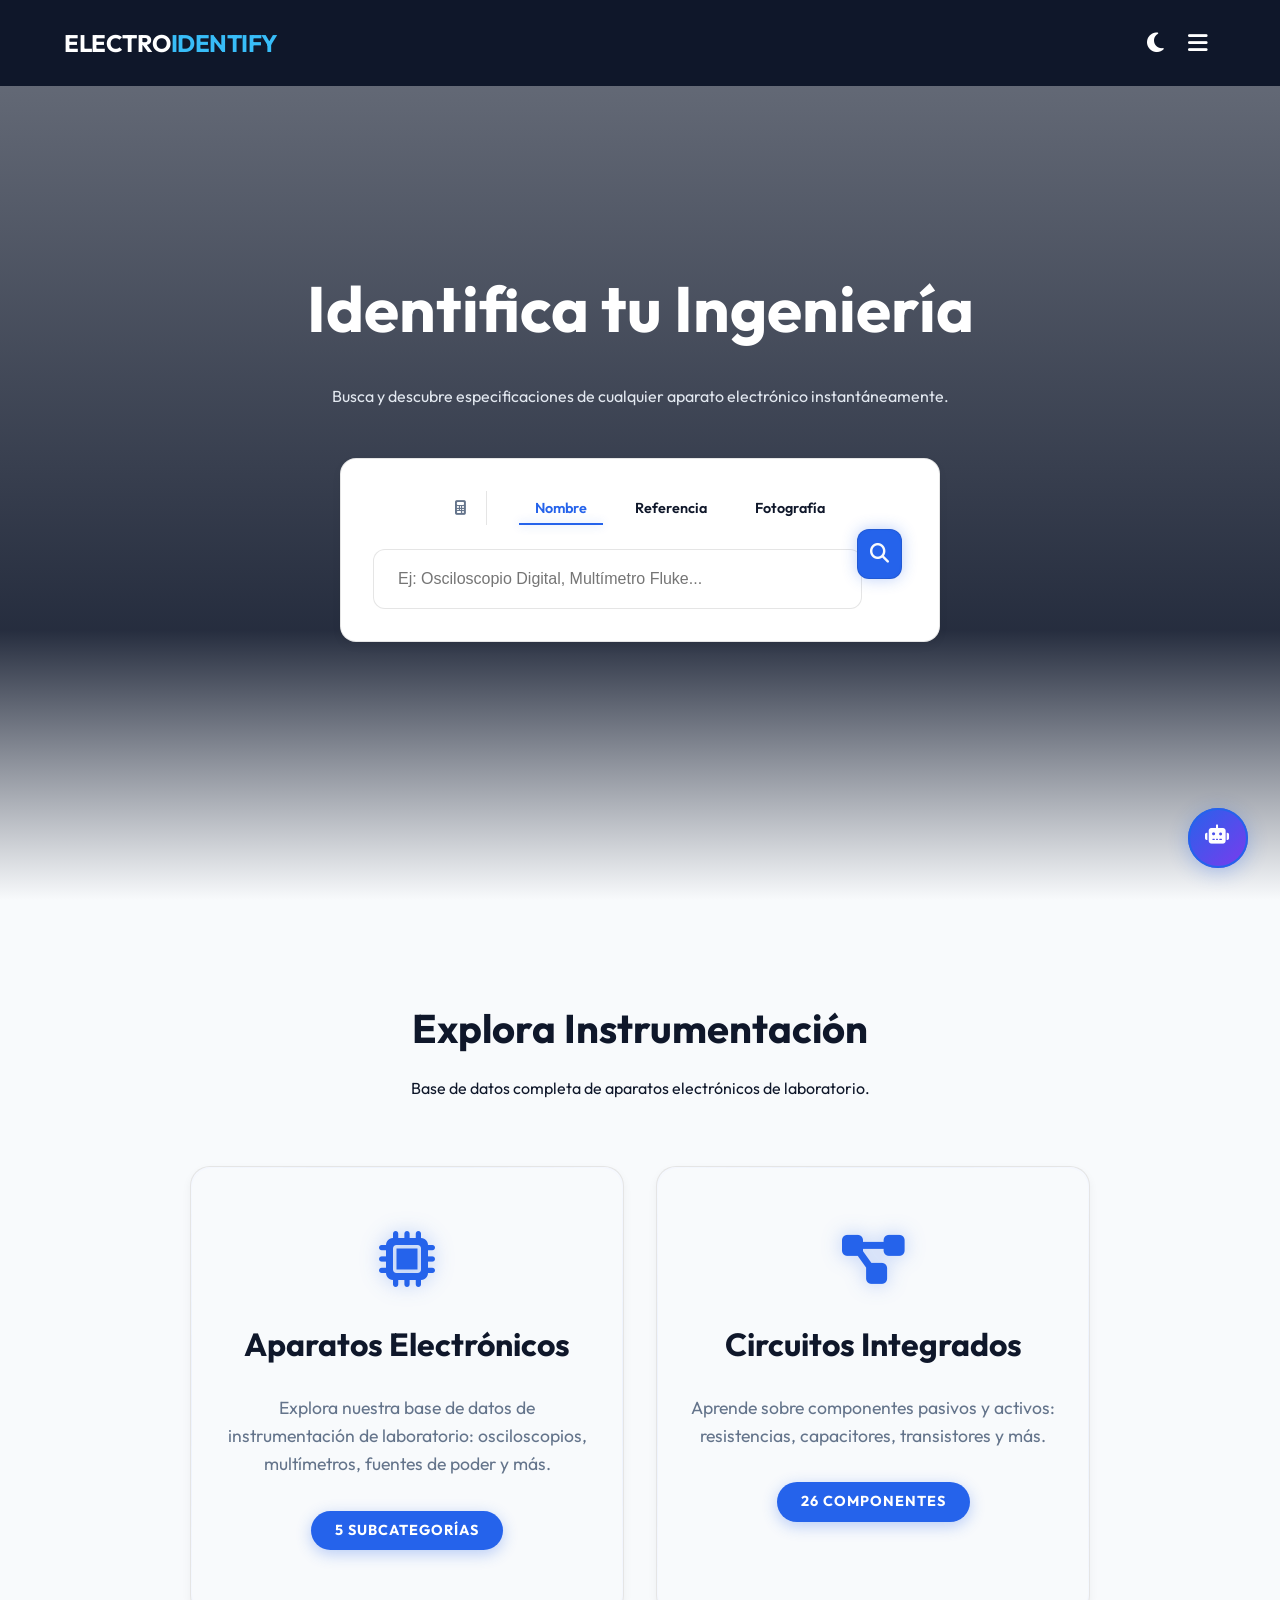
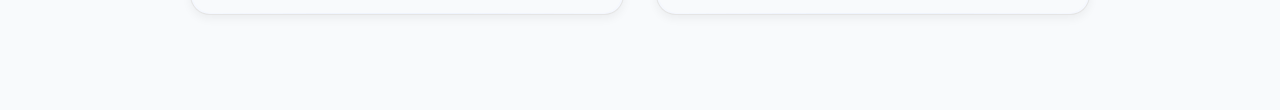
==== commit 18d7a104: "Add files via upload" ====
--- a/index.html
+++ b/index.html
@@ -8,7 +8,7 @@
     <meta http-equiv="Pragma" content="no-cache">
     <meta http-equiv="Expires" content="0">
     <title>ElectroIdentify | Búsqueda de Aparatos Electrónicos</title>
-    <link rel="stylesheet" href="index.css?v=3.0.0">
+    <link rel="stylesheet" href="index.css?v=4.0.0">
     <link rel="stylesheet" href="https://cdnjs.cloudflare.com/ajax/libs/font-awesome/6.4.0/css/all.min.css">
     <script src="https://cdn.jsdelivr.net/npm/tesseract.js@5/dist/tesseract.min.js"></script>
     <!-- Librerías de IA para visión computacional -->
@@ -250,6 +250,92 @@
                     </div>
                     <div id="resistor-result" class="calc-result value-display">0 Ω ± 0%</div>
                 </div>
+
+                <!-- LED Resistance Calculator -->
+                <div class="calc-card glass neon-border">
+                    <h3><i class="fas fa-lightbulb"></i> Resistencia para LED</h3>
+                    <p class="calc-desc">Calcula la resistencia ideal y su potencia para no quemar tu LED.</p>
+                    <div class="calc-inputs">
+                        <div class="input-group">
+                            <label>Voltaje Fuente (Vs)</label>
+                            <input type="number" id="led-vs" placeholder="Ej: 12">
+                        </div>
+                        <div class="input-group">
+                            <label>Voltaje LED (Vl)</label>
+                            <input type="number" id="led-vl" placeholder="Ej: 2.0" step="0.1">
+                        </div>
+                        <div class="input-group">
+                            <label>Corriente (mA)</label>
+                            <input type="number" id="led-i" placeholder="Ej: 20">
+                        </div>
+                    </div>
+                    <div id="led-result" class="calc-result">Ingresa los valores del circuito</div>
+                </div>
+
+                <!-- 555 Timer Configurator -->
+                <div class="calc-card glass neon-border">
+                    <h3><i class="fas fa-clock"></i> Timer 555 (Astable)</h3>
+                    <p class="calc-desc">Configura frecuencia y duty cycle para el NE555.</p>
+                    <div class="calc-inputs">
+                        <div class="input-group">
+                            <label>R1 (Ω)</label>
+                            <input type="number" id="t555-r1" placeholder="Ej: 1000">
+                        </div>
+                        <div class="input-group">
+                            <label>R2 (Ω)</label>
+                            <input type="number" id="t555-r2" placeholder="Ej: 10000">
+                        </div>
+                        <div class="input-group">
+                            <label>Capacitor (µF)</label>
+                            <input type="number" id="t555-c" placeholder="Ej: 10" step="0.01">
+                        </div>
+                    </div>
+                    <div id="t555-result" class="calc-result">Frecuencia y Duty Cycle esperados</div>
+                </div>
+
+                <!-- Voltage Divider Calculator -->
+                <div class="calc-card glass neon-border">
+                    <h3><i class="fas fa-divide"></i> Divisor de Voltaje</h3>
+                    <p class="calc-desc">Calcula el voltaje de salida entre dos resistencias.</p>
+                    <div class="calc-inputs">
+                        <div class="input-group">
+                            <label>Voltaje Entrada (Vin)</label>
+                            <input type="number" id="div-vin" placeholder="Ej: 5">
+                        </div>
+                        <div class="input-group">
+                            <label>R1 superior (Ω)</label>
+                            <input type="number" id="div-r1" placeholder="Ej: 1000">
+                        </div>
+                        <div class="input-group">
+                            <label>R2 inferior (Ω)</label>
+                            <input type="number" id="div-r2" placeholder="Ej: 1000">
+                        </div>
+                    </div>
+                    <div id="div-result" class="calc-result">Vout: -- V</div>
+                </div>
+
+                <!-- Pinout Viewer (Full Width Card) -->
+                <div class="calc-card glass neon-border pinout-card">
+                    <h3><i class="fas fa-microchip"></i> Identificador de Pinouts</h3>
+                    <p class="calc-desc">Visualiza la distribución de pines de integrados comunes para tus prototipos.</p>
+                    
+                    <div class="pinout-selector-tabs">
+                        <button class="pin-tab active" data-chip="ne555">NE555</button>
+                        <button class="pin-tab" data-chip="lm741">LM741</button>
+                        <button class="pin-tab" data-chip="lm324n">LM324N</button>
+                        <button class="pin-tab" data-chip="lm3914n">LM3914N</button>
+                        <button class="pin-tab" data-chip="atmega328">ATmega328P</button>
+                        <button class="pin-tab" data-chip="esp32">ESP32</button>
+                    </div>
+
+                    <div class="pinout-viewer-container" id="pinout-viewer">
+                        <!-- Dynamic SVG/HTML content will be loaded here -->
+                        <div class="pinout-placeholder">
+                            <i class="fas fa-microchip fa-3x"></i>
+                            <p>Selecciona un componente para ver su pinout</p>
+                        </div>
+                    </div>
+                </div>
             </div>
         </div>
     </div>
@@ -313,7 +399,69 @@
         </div>
     </div>
 
-    <script src="script.js?v=8.0.0"></script>
+    <!-- ================================================
+         ANTIGRAVITY AI CHAT ASSISTANT
+         ================================================ -->
+
+    <!-- Botón Flotante (FAB) -->
+    <button id="ai-chat-fab" class="ai-chat-fab" aria-label="Abrir Asistente de IA">
+        <div class="fab-icon-wrapper">
+            <i class="fas fa-robot fab-icon-open"></i>
+            <i class="fas fa-times fab-icon-close"></i>
+        </div>
+        <span class="fab-pulse-ring"></span>
+    </button>
+
+    <!-- Contenedor Principal del Chat -->
+    <div id="ai-chat-container" class="ai-chat-container" aria-hidden="true">
+        <!-- Header del Chat -->
+        <div class="ai-chat-header">
+            <div class="ai-chat-avatar">
+                <i class="fas fa-robot"></i>
+                <span class="ai-status-dot"></span>
+            </div>
+            <div class="ai-chat-title">
+                <strong>Antigravity AI</strong>
+                <span class="ai-chat-subtitle">Asistente de Electrónica • En línea</span>
+            </div>
+            <button id="ai-chat-close" class="ai-chat-close-btn" aria-label="Cerrar chat">
+                <i class="fas fa-chevron-down"></i>
+            </button>
+        </div>
+
+        <!-- Área de Mensajes -->
+        <div id="ai-chat-messages" class="ai-chat-messages">
+            <!-- Los mensajes se inyectan dinámicamente -->
+        </div>
+
+        <!-- Sugerencias Rápidas -->
+        <div id="ai-quick-suggestions" class="ai-quick-suggestions">
+            <button class="ai-suggestion-chip" data-query="¿Qué componentes tienes?">📦 Ver catálogo</button>
+            <button class="ai-suggestion-chip" data-query="¿Cómo mido resistencia?">🔌 Medir resistencia</button>
+            <button class="ai-suggestion-chip" data-query="¿Qué sensor usar para temperatura?">🌡️ Sensor temperatura</button>
+            <button class="ai-suggestion-chip" data-query="Ley de Ohm">⚡ Ley de Ohm</button>
+        </div>
+
+        <!-- Input Area -->
+        <div class="ai-chat-input-area">
+            <div class="ai-input-wrapper">
+                <input
+                    type="text"
+                    id="ai-chat-input"
+                    class="ai-chat-input"
+                    placeholder="Pregúntame sobre electrónica..."
+                    autocomplete="off"
+                    maxlength="200"
+                >
+                <button id="ai-chat-send" class="ai-chat-send-btn" aria-label="Enviar mensaje">
+                    <i class="fas fa-paper-plane"></i>
+                </button>
+            </div>
+            <p class="ai-chat-footer-text">Powered by ElectroIdentify AI</p>
+        </div>
+    </div>
+
+    <script src="script.js?v=9.0.3"></script>
 </body>
 
 </html>
--- a/index.css
+++ b/index.css
@@ -1633,3 +1633,634 @@
     .color-selectors { grid-template-columns: 1fr; }
     .search-tabs { flex-wrap: wrap; }
 }
+
+
+/* --- Estilos para imagenes en tarjetas de catalogo --- */
+.card-img-container {
+    width: 100%;
+    height: 180px;
+    margin-bottom: 1.5rem;
+    border-radius: 12px;
+    overflow: hidden;
+    background: var(--image-container-bg);
+    display: flex;
+    align-items: center;
+    justify-content: center;
+    padding: 1rem;
+    border: 1px solid var(--glass-border);
+}
+
+.card-img-container img {
+    max-width: 100%;
+    max-height: 100%;
+    object-fit: contain;
+    transition: transform 0.3s ease;
+}
+
+.result-card:hover .card-img-container img {
+    transform: scale(1.08);
+}
+
+
+/* =============================================
+   ADVANCED CALCULATORS & PINOUT VIEWER
+   ============================================= */
+
+.pinout-card {
+    grid-column: 1 / -1;
+    display: flex;
+    flex-direction: column;
+}
+
+.pinout-selector-tabs {
+    display: flex;
+    flex-wrap: wrap;
+    gap: 0.8rem;
+    margin-bottom: 2rem;
+    padding-bottom: 1rem;
+    border-bottom: 1px solid var(--glass-border);
+}
+
+.pin-tab {
+    background: var(--input-bg);
+    border: 1px solid var(--glass-border);
+    color: var(--text-muted);
+    padding: 0.7rem 1.4rem;
+    border-radius: 10px;
+    cursor: pointer;
+    font-family: inherit;
+    font-weight: 600;
+    font-size: 0.9rem;
+    transition: var(--transition);
+    border: 1px solid rgba(0, 242, 255, 0.1);
+}
+
+.pin-tab:hover {
+    border-color: var(--accent);
+    color: var(--accent);
+    background: rgba(0, 242, 255, 0.05);
+}
+
+.pin-tab.active {
+    background: var(--accent);
+    color: #000;
+    font-weight: 700;
+    box-shadow: 0 0 15px var(--accent-glow);
+    border-color: var(--accent);
+}
+
+.pinout-viewer-container {
+    background: rgba(0, 0, 0, 0.3);
+    border-radius: 16px;
+    padding: 3rem 1rem;
+    display: flex;
+    justify-content: center;
+    align-items: center;
+    min-height: 450px;
+    border: 1px solid var(--glass-border);
+    position: relative;
+    overflow: hidden;
+}
+
+.pinout-placeholder {
+    text-align: center;
+    opacity: 0.6;
+}
+
+.pinout-placeholder i {
+    margin-bottom: 1rem;
+    color: var(--accent);
+}
+
+/* DIP Chip Styling */
+.chip-dip {
+    width: 240px;
+    background: #12141c;
+    border: 2px solid #333;
+    border-radius: 4px;
+    position: relative;
+    padding: 40px 0;
+    box-shadow: 0 20px 50px rgba(0,0,0,0.6);
+}
+
+.chip-notch {
+    position: absolute;
+    top: -1px;
+    left: 50%;
+    transform: translateX(-50%);
+    width: 40px;
+    height: 20px;
+    background: #0a0b10;
+    border: 2px solid #333;
+    border-top: none;
+    border-radius: 0 0 20px 20px;
+}
+
+.chip-label-main {
+    text-align: center;
+    font-family: 'Courier New', Courier, monospace;
+    color: #444;
+    font-weight: 800;
+    font-size: 1.4rem;
+    letter-spacing: 4px;
+    margin-bottom: 10px;
+    user-select: none;
+}
+
+.pin-row {
+    display: flex;
+    justify-content: space-between;
+    align-items: center;
+    height: 50px;
+    position: relative;
+    border-top: 1px solid rgba(255,255,255,0.02);
+}
+
+.pin-leg {
+    width: 35px;
+    height: 14px;
+    background: linear-gradient(to right, #666, #aaa, #666);
+    border-radius: 2px;
+    position: absolute;
+    z-index: -1;
+}
+
+.pin-leg.left { left: -30px; }
+.pin-leg.right { right: -30px; }
+
+.pin-info {
+    font-size: 0.8rem;
+    font-weight: 700;
+    color: var(--accent);
+    text-shadow: 0 0 8px var(--accent-glow);
+    padding: 0 20px;
+    white-space: nowrap;
+    transition: all 0.2s;
+}
+
+.pin-num {
+    position: absolute;
+    font-size: 0.65rem;
+    color: #555;
+    top: 5px;
+}
+.pin-num.left { left: 10px; }
+.pin-num.right { right: 10px; }
+
+.chip-dip.atmega { width: 300px; padding: 20px 0; }
+.chip-dip.atmega .pin-row { height: 35px; }
+
+/* ===================================================
+   ANTIGRAVITY AI CHAT ASSISTANT — STYLES
+   =================================================== */
+
+/* --- Botón Flotante (FAB) --- */
+.ai-chat-fab {
+    position: fixed;
+    bottom: 2rem;
+    right: 2rem;
+    width: 60px;
+    height: 60px;
+    border-radius: 50%;
+    border: none;
+    cursor: pointer;
+    z-index: 3000;
+    background: linear-gradient(135deg, var(--accent) 0%, #7c3aed 100%);
+    box-shadow: 0 4px 20px var(--accent-glow), 0 0 0 0 var(--accent-glow);
+    display: flex;
+    align-items: center;
+    justify-content: center;
+    transition: transform 0.3s cubic-bezier(0.34, 1.56, 0.64, 1), box-shadow 0.3s ease;
+    overflow: visible;
+}
+
+.ai-chat-fab:hover {
+    transform: scale(1.12);
+    box-shadow: 0 6px 30px var(--accent-glow), 0 0 0 8px rgba(0, 242, 255, 0.1);
+}
+
+.ai-chat-fab.is-open {
+    background: linear-gradient(135deg, #ef4444 0%, #b91c1c 100%);
+    box-shadow: 0 4px 20px rgba(239, 68, 68, 0.5);
+}
+
+.fab-icon-wrapper {
+    position: relative;
+    width: 26px;
+    height: 26px;
+    color: #fff;
+    font-size: 1.2rem;
+}
+
+.fab-icon-open,
+.fab-icon-close {
+    position: absolute;
+    top: 0; left: 0;
+    transition: opacity 0.3s ease, transform 0.3s ease;
+}
+
+.fab-icon-open { opacity: 1; transform: rotate(0deg) scale(1); }
+.fab-icon-close { opacity: 0; transform: rotate(-90deg) scale(0.5); }
+
+.ai-chat-fab.is-open .fab-icon-open { opacity: 0; transform: rotate(90deg) scale(0.5); }
+.ai-chat-fab.is-open .fab-icon-close { opacity: 1; transform: rotate(0deg) scale(1); }
+
+/* Anillo pulsante del FAB */
+.fab-pulse-ring {
+    position: absolute;
+    width: 100%;
+    height: 100%;
+    border-radius: 50%;
+    border: 2px solid var(--accent);
+    animation: fab-pulse 2.5s infinite ease-out;
+    pointer-events: none;
+}
+
+@keyframes fab-pulse {
+    0% { transform: scale(1); opacity: 0.8; }
+    100% { transform: scale(1.7); opacity: 0; }
+}
+
+.ai-chat-fab.is-open .fab-pulse-ring { animation: none; }
+
+/* --- Contenedor Principal del Chat --- */
+.ai-chat-container {
+    position: fixed;
+    bottom: 6rem;
+    right: 2rem;
+    width: 370px;
+    max-height: 580px;
+    border-radius: 24px;
+    z-index: 2999;
+    display: flex;
+    flex-direction: column;
+    overflow: hidden;
+    background: var(--modal-bg);
+    border: 1px solid var(--glass-border);
+    box-shadow: 0 20px 60px rgba(0, 0, 0, 0.3), 0 0 0 1px var(--glass-border);
+    backdrop-filter: blur(20px);
+    transform: translateY(20px) scale(0.95);
+    opacity: 0;
+    pointer-events: none;
+    transition: transform 0.35s cubic-bezier(0.34, 1.56, 0.64, 1),
+                opacity 0.25s ease;
+}
+
+.ai-chat-container.is-visible {
+    transform: translateY(0) scale(1);
+    opacity: 1;
+    pointer-events: all;
+}
+
+/* --- Header del Chat --- */
+.ai-chat-header {
+    display: flex;
+    align-items: center;
+    gap: 0.85rem;
+    padding: 1.1rem 1.25rem;
+    background: linear-gradient(135deg, var(--accent) 0%, #7c3aed 100%);
+    flex-shrink: 0;
+}
+
+.ai-chat-avatar {
+    position: relative;
+    width: 40px;
+    height: 40px;
+    background: rgba(255, 255, 255, 0.2);
+    border-radius: 50%;
+    display: flex;
+    align-items: center;
+    justify-content: center;
+    font-size: 1.1rem;
+    color: #fff;
+    flex-shrink: 0;
+}
+
+.ai-status-dot {
+    position: absolute;
+    bottom: 1px;
+    right: 1px;
+    width: 11px;
+    height: 11px;
+    border-radius: 50%;
+    background: #22c55e;
+    border: 2px solid #fff;
+    animation: status-blink 2s infinite;
+}
+
+@keyframes status-blink {
+    0%, 100% { box-shadow: 0 0 0 0 rgba(34, 197, 94, 0.6); }
+    50% { box-shadow: 0 0 0 4px rgba(34, 197, 94, 0); }
+}
+
+.ai-chat-title {
+    flex: 1;
+    display: flex;
+    flex-direction: column;
+    gap: 0.1rem;
+}
+
+.ai-chat-title strong {
+    font-size: 0.95rem;
+    font-weight: 700;
+    color: #fff;
+    letter-spacing: 0.3px;
+}
+
+.ai-chat-subtitle {
+    font-size: 0.72rem;
+    color: rgba(255, 255, 255, 0.8);
+}
+
+.ai-chat-close-btn {
+    background: rgba(255, 255, 255, 0.2);
+    border: none;
+    color: #fff;
+    width: 32px;
+    height: 32px;
+    border-radius: 50%;
+    cursor: pointer;
+    display: flex;
+    align-items: center;
+    justify-content: center;
+    font-size: 0.85rem;
+    transition: background 0.2s;
+    flex-shrink: 0;
+}
+
+.ai-chat-close-btn:hover {
+    background: rgba(255, 255, 255, 0.35);
+}
+
+/* --- Área de Mensajes --- */
+.ai-chat-messages {
+    flex: 1;
+    overflow-y: auto;
+    padding: 1.25rem;
+    display: flex;
+    flex-direction: column;
+    gap: 1rem;
+    scroll-behavior: smooth;
+}
+
+.ai-chat-messages::-webkit-scrollbar { width: 4px; }
+.ai-chat-messages::-webkit-scrollbar-thumb { background: var(--glass-border); border-radius: 10px; }
+
+/* Burbujas de mensaje */
+.ai-message {
+    display: flex;
+    align-items: flex-end;
+    gap: 0.6rem;
+    animation: msg-pop-in 0.3s cubic-bezier(0.34, 1.56, 0.64, 1);
+}
+
+@keyframes msg-pop-in {
+    from { opacity: 0; transform: translateY(10px) scale(0.95); }
+    to { opacity: 1; transform: translateY(0) scale(1); }
+}
+
+.ai-message.user-message {
+    flex-direction: row-reverse;
+}
+
+.ai-msg-avatar {
+    width: 28px;
+    height: 28px;
+    border-radius: 50%;
+    background: linear-gradient(135deg, var(--accent), #7c3aed);
+    display: flex;
+    align-items: center;
+    justify-content: center;
+    font-size: 0.7rem;
+    color: #fff;
+    flex-shrink: 0;
+}
+
+.ai-msg-bubble {
+    max-width: 80%;
+    padding: 0.75rem 1rem;
+    border-radius: 18px;
+    font-size: 0.875rem;
+    line-height: 1.55;
+    color: var(--text-main);
+    background: var(--card-bg);
+    border: 1px solid var(--glass-border);
+    border-bottom-left-radius: 4px;
+}
+
+.user-message .ai-msg-bubble {
+    background: linear-gradient(135deg, var(--accent) 0%, #6d28d9 100%);
+    color: #fff;
+    border: none;
+    border-bottom-right-radius: 4px;
+    border-bottom-left-radius: 18px;
+}
+
+.ai-msg-bubble a {
+    color: var(--accent);
+    font-weight: 700;
+    text-decoration: underline;
+    cursor: pointer;
+}
+
+.user-message .ai-msg-bubble a {
+    color: rgba(255,255,255,0.9);
+}
+
+/* Indicador "Escribiendo..." */
+.ai-typing-indicator {
+    display: flex;
+    align-items: flex-end;
+    gap: 0.6rem;
+}
+
+.ai-typing-dots {
+    display: flex;
+    gap: 4px;
+    padding: 0.75rem 1rem;
+    background: var(--card-bg);
+    border: 1px solid var(--glass-border);
+    border-radius: 18px;
+    border-bottom-left-radius: 4px;
+}
+
+.ai-typing-dots span {
+    width: 7px;
+    height: 7px;
+    border-radius: 50%;
+    background: var(--accent);
+    animation: typing-bounce 1.2s infinite ease-in-out;
+}
+
+.ai-typing-dots span:nth-child(1) { animation-delay: 0s; }
+.ai-typing-dots span:nth-child(2) { animation-delay: 0.2s; }
+.ai-typing-dots span:nth-child(3) { animation-delay: 0.4s; }
+
+@keyframes typing-bounce {
+    0%, 80%, 100% { transform: translateY(0); opacity: 0.5; }
+    40% { transform: translateY(-6px); opacity: 1; }
+}
+
+/* Cards de resultado dentro del chat */
+.ai-result-card {
+    background: var(--card-bg);
+    border: 1px solid var(--glass-border);
+    border-radius: 12px;
+    padding: 0.75rem;
+    margin-top: 0.5rem;
+    display: flex;
+    align-items: center;
+    gap: 0.75rem;
+    cursor: pointer;
+    transition: all 0.2s;
+    text-decoration: none;
+    color: inherit;
+}
+
+.ai-result-card:hover {
+    border-color: var(--accent);
+    box-shadow: 0 0 15px var(--accent-glow);
+    transform: translateX(3px);
+}
+
+.ai-result-card-icon {
+    font-size: 1.5rem;
+    width: 36px;
+    text-align: center;
+    flex-shrink: 0;
+}
+
+.ai-result-card-info strong {
+    display: block;
+    font-size: 0.82rem;
+    font-weight: 700;
+    color: var(--text-main);
+}
+
+.ai-result-card-info span {
+    font-size: 0.72rem;
+    color: var(--text-muted);
+}
+
+.ai-result-card-arrow {
+    margin-left: auto;
+    color: var(--accent);
+    font-size: 0.8rem;
+    flex-shrink: 0;
+}
+
+/* --- Sugerencias Rápidas --- */
+.ai-quick-suggestions {
+    display: flex;
+    gap: 0.5rem;
+    padding: 0.6rem 1.25rem;
+    overflow-x: auto;
+    flex-shrink: 0;
+    border-top: 1px solid var(--glass-border);
+    scrollbar-width: none;
+}
+
+.ai-quick-suggestions::-webkit-scrollbar { display: none; }
+
+.ai-suggestion-chip {
+    background: none;
+    border: 1px solid var(--glass-border);
+    border-radius: 50px;
+    padding: 0.35rem 0.85rem;
+    font-size: 0.75rem;
+    color: var(--text-main);
+    cursor: pointer;
+    white-space: nowrap;
+    font-family: inherit;
+    transition: all 0.2s;
+    flex-shrink: 0;
+}
+
+.ai-suggestion-chip:hover {
+    background: var(--accent);
+    border-color: var(--accent);
+    color: var(--primary-bg);
+    transform: scale(1.05);
+}
+
+/* --- Input Area --- */
+.ai-chat-input-area {
+    padding: 0.85rem 1.25rem 0.9rem;
+    border-top: 1px solid var(--glass-border);
+    display: flex;
+    flex-direction: column;
+    gap: 0.4rem;
+    flex-shrink: 0;
+    background: var(--modal-bg);
+}
+
+.ai-input-wrapper {
+    display: flex;
+    gap: 0.6rem;
+    align-items: center;
+}
+
+.ai-chat-input {
+    flex: 1;
+    height: 42px;
+    background: var(--input-bg);
+    border: 1px solid var(--glass-border);
+    border-radius: 50px;
+    padding: 0 1.1rem;
+    font-family: inherit;
+    font-size: 0.875rem;
+    color: var(--text-main);
+    outline: none;
+    transition: border-color 0.2s, box-shadow 0.2s;
+}
+
+.ai-chat-input:focus {
+    border-color: var(--accent);
+    box-shadow: 0 0 10px var(--accent-glow);
+}
+
+.ai-chat-send-btn {
+    width: 42px;
+    height: 42px;
+    border-radius: 50%;
+    border: none;
+    background: linear-gradient(135deg, var(--accent), #7c3aed);
+    color: #fff;
+    font-size: 0.9rem;
+    cursor: pointer;
+    display: flex;
+    align-items: center;
+    justify-content: center;
+    transition: transform 0.2s, box-shadow 0.2s;
+    flex-shrink: 0;
+    box-shadow: 0 2px 10px var(--accent-glow);
+}
+
+.ai-chat-send-btn:hover {
+    transform: scale(1.1) rotate(-5deg);
+    box-shadow: 0 4px 15px var(--accent-glow);
+}
+
+.ai-chat-footer-text {
+    font-size: 0.65rem;
+    color: var(--text-muted);
+    text-align: center;
+    opacity: 0.7;
+    letter-spacing: 0.3px;
+}
+
+/* --- Responsive móvil --- */
+@media (max-width: 480px) {
+    .ai-chat-container {
+        bottom: 0;
+        right: 0;
+        width: 100%;
+        max-height: 80vh;
+        border-radius: 24px 24px 0 0;
+    }
+    .ai-chat-fab {
+        bottom: 1.2rem;
+        right: 1.2rem;
+    }
+}
+
